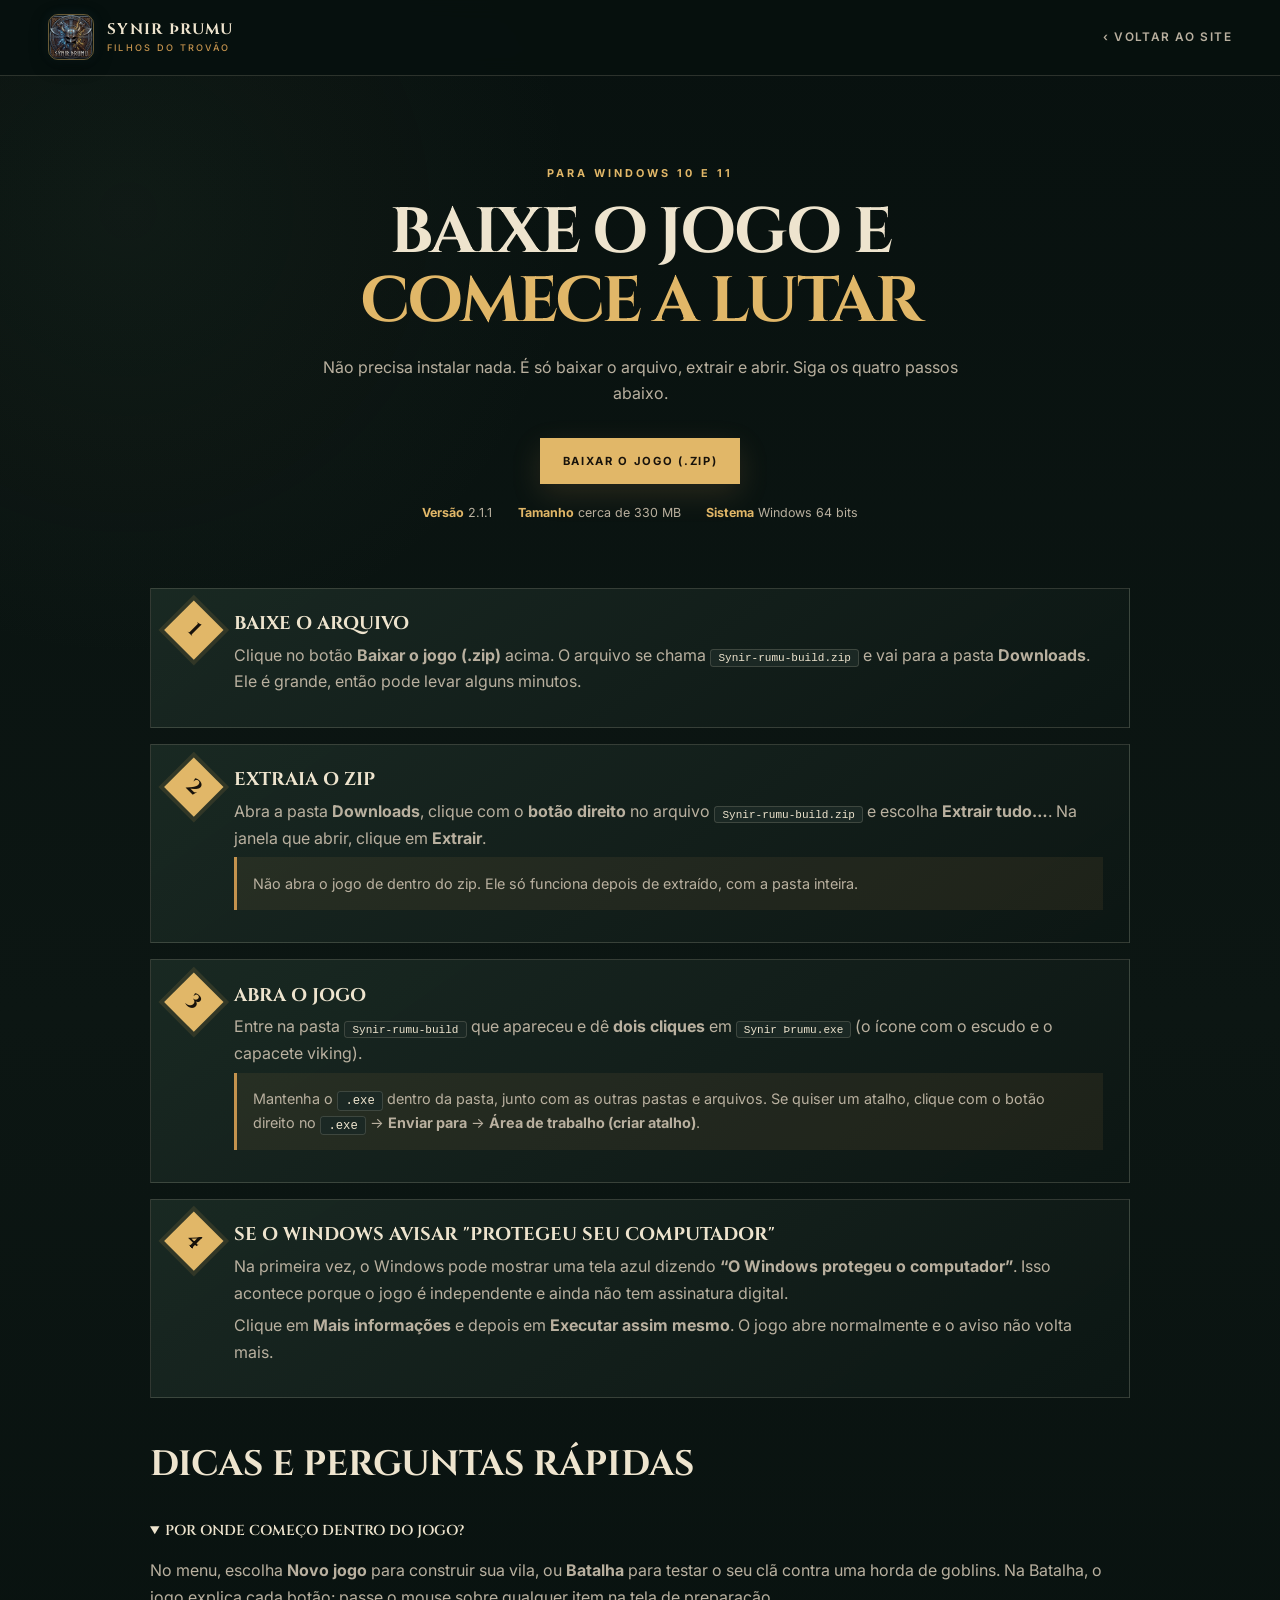
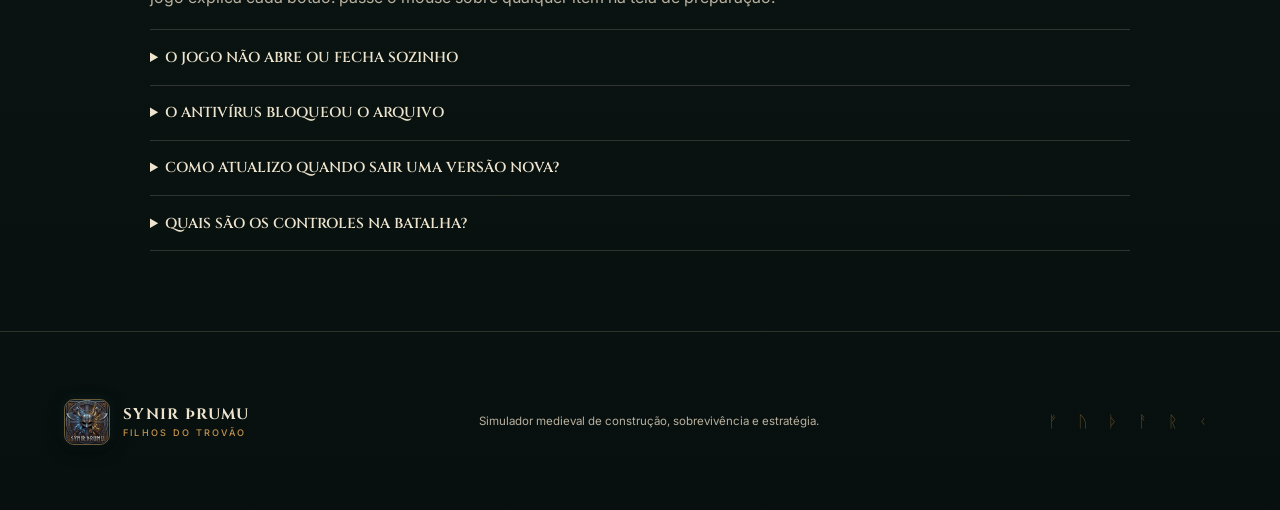
==== baixar.html @ e66d7517 "site: versão 2.1.1 (casas e currais sem galhos)" ====
<!doctype html>
<html lang="pt-BR">
<head>
  <meta charset="utf-8">
  <meta name="viewport" content="width=device-width, initial-scale=1">
  <meta name="theme-color" content="#08110f">
  <meta name="description" content="Baixe Synir Þrumu para Windows e veja, passo a passo, como extrair o zip e abrir o jogo.">
  <title>Baixar Synir Þrumu — passo a passo</title>
  <link rel="icon" type="image/png" href="assets/synir-thrumu-icon.png">
  <link rel="stylesheet" href="css/style.css?v=20261111">
  <style>
    .dl-top { position: sticky; top: 0; z-index: 50; display: flex; align-items: center; justify-content: space-between; gap: 1rem; padding: .9rem clamp(1rem, 4vw, 3rem); background: rgba(7,16,14,.94); border-bottom: 1px solid var(--line); backdrop-filter: blur(10px); }
    .dl-top a.voltar { color: var(--bone-dim); font-size: .74rem; font-weight: 600; letter-spacing: .12em; text-transform: uppercase; }
    .dl-top a.voltar:hover { color: var(--bone); }
    .dl-hero { width: min(980px, calc(100% - 2.5rem)); margin: 0 auto; padding: clamp(3rem, 7vw, 6rem) 0 2rem; text-align: center; }
    .dl-hero h1 { max-width: none; margin: 0 auto 1rem; font-size: clamp(2.2rem, 5vw, 4.4rem); }
    .dl-hero p.lead { max-width: 640px; margin: 0 auto 2rem; color: var(--bone-dim); }
    .dl-meta { display: flex; flex-wrap: wrap; justify-content: center; gap: .6rem 1.6rem; margin-top: 1.2rem; color: var(--bone-dim); font-size: .78rem; }
    .dl-meta b { color: var(--gold-bright); }
    .dl-steps { width: min(980px, calc(100% - 2.5rem)); margin: 0 auto; padding: 2rem 0 1rem; list-style: none; counter-reset: passo; display: grid; gap: 1rem; }
    .dl-steps li { position: relative; padding: 1.6rem 1.6rem 1.6rem 5.2rem; counter-increment: passo; background: linear-gradient(145deg, rgba(26,42,36,.92), rgba(12,22,19,.96)); border: 1px solid var(--line); }
    .dl-steps li::before { content: counter(passo); position: absolute; left: 1.4rem; top: 1.3rem; display: grid; place-items: center; width: 2.6rem; height: 2.6rem; color: #17120b; background: var(--gold-bright); font: 700 1.3rem var(--serif); transform: rotate(45deg); }
    .dl-steps li::before { box-shadow: 0 0 0 4px rgba(196,147,78,.15); }
    .dl-steps h3 { margin: 0 0 .5rem; font-size: 1.15rem; text-transform: uppercase; }
    .dl-steps p { margin: .4rem 0; color: var(--bone-dim); }
    .dl-steps kbd, .dl-steps code { padding: .1rem .45rem; color: var(--bone); background: #1b2824; border: 1px solid var(--line); border-radius: 3px; font-size: .85em; }
    .dl-aviso { margin-top: .8rem; padding: .9rem 1rem; color: var(--bone); background: rgba(196,147,78,.09); border-left: 3px solid var(--gold); font-size: .9rem; }
    .dl-dicas { width: min(980px, calc(100% - 2.5rem)); margin: 0 auto; padding: 2rem 0 5rem; }
    .dl-dicas h2 { margin-bottom: 1.2rem; font-size: clamp(1.4rem, 3vw, 2.2rem); text-transform: uppercase; }
    .dl-dicas details { border-bottom: 1px solid var(--line); }
    .dl-dicas summary { padding: 1.1rem 0; cursor: pointer; font: 600 .9rem var(--serif); text-transform: uppercase; }
    .dl-dicas details p { margin: 0 0 1.2rem; color: var(--bone-dim); }
    @media (max-width: 600px) { .dl-steps li { padding: 1.4rem 1.2rem 1.4rem 4.4rem; } .dl-steps li::before { left: 1rem; } }
  </style>
</head>
<body>
  <header class="dl-top">
    <a class="brand" href="index.html" aria-label="Synir Þrumu — início">
      <img class="brand-shield" src="assets/synir-thrumu-icon.png" alt="" aria-hidden="true">
      <span><b>Synir Þrumu</b><small>filhos do trovão</small></span>
    </a>
    <a class="voltar" href="index.html">‹ Voltar ao site</a>
  </header>

  <main>
    <section class="dl-hero">
      <p class="eyebrow">Para Windows 10 e 11</p>
      <h1>Baixe o jogo e <em>comece a lutar</em></h1>
      <p class="lead">Não precisa instalar nada. É só baixar o arquivo, extrair e abrir. Siga os quatro passos abaixo.</p>
      <a class="button button-primary" href="https://github.com/Almend3616/synir-thrumu/releases/latest/download/Synir-rumu-build.zip" download><span>Baixar o jogo (.zip)</span></a>
      <div class="dl-meta">
        <span><b>Versão</b> 2.1.1</span>
        <span><b>Tamanho</b> cerca de 330 MB</span>
        <span><b>Sistema</b> Windows 64 bits</span>
      </div>
    </section>

    <ol class="dl-steps" aria-label="Passo a passo">
      <li>
        <h3>Baixe o arquivo</h3>
        <p>Clique no botão <b>Baixar o jogo (.zip)</b> acima. O arquivo se chama <code>Synir-rumu-build.zip</code> e vai para a pasta <b>Downloads</b>. Ele é grande, então pode levar alguns minutos.</p>
      </li>
      <li>
        <h3>Extraia o zip</h3>
        <p>Abra a pasta <b>Downloads</b>, clique com o <b>botão direito</b> no arquivo <code>Synir-rumu-build.zip</code> e escolha <b>Extrair tudo…</b>. Na janela que abrir, clique em <b>Extrair</b>.</p>
        <p class="dl-aviso">Não abra o jogo de dentro do zip. Ele só funciona depois de extraído, com a pasta inteira.</p>
      </li>
      <li>
        <h3>Abra o jogo</h3>
        <p>Entre na pasta <code>Synir-rumu-build</code> que apareceu e dê <b>dois cliques</b> em <code>Synir Þrumu.exe</code> (o ícone com o escudo e o capacete viking).</p>
        <p class="dl-aviso">Mantenha o <code>.exe</code> dentro da pasta, junto com as outras pastas e arquivos. Se quiser um atalho, clique com o botão direito no <code>.exe</code> → <b>Enviar para</b> → <b>Área de trabalho (criar atalho)</b>.</p>
      </li>
      <li>
        <h3>Se o Windows avisar "protegeu seu computador"</h3>
        <p>Na primeira vez, o Windows pode mostrar uma tela azul dizendo <b>“O Windows protegeu o computador”</b>. Isso acontece porque o jogo é independente e ainda não tem assinatura digital.</p>
        <p>Clique em <b>Mais informações</b> e depois em <b>Executar assim mesmo</b>. O jogo abre normalmente e o aviso não volta mais.</p>
      </li>
    </ol>

    <section class="dl-dicas">
      <h2>Dicas e perguntas rápidas</h2>
      <details open>
        <summary>Por onde começo dentro do jogo?</summary>
        <p>No menu, escolha <b>Novo jogo</b> para construir sua vila, ou <b>Batalha</b> para testar o seu clã contra uma horda de goblins. Na Batalha, o jogo explica cada botão: passe o mouse sobre qualquer item na tela de preparação.</p>
      </details>
      <details>
        <summary>O jogo não abre ou fecha sozinho</summary>
        <p>Confirme que você extraiu o zip (passo 2) e que está abrindo o <code>.exe</code> de dentro da pasta extraída. Tente também clicar com o botão direito no <code>.exe</code> → <b>Executar como administrador</b>. Atualizar o driver da placa de vídeo costuma resolver travamentos.</p>
      </details>
      <details>
        <summary>O antivírus bloqueou o arquivo</summary>
        <p>Alguns antivírus desconfiam de jogos novos e sem assinatura. Se isso acontecer, adicione a pasta <code>Synir-rumu-build</code> às exceções do antivírus, ou use o passo 4 acima para o Windows Defender.</p>
      </details>
      <details>
        <summary>Como atualizo quando sair uma versão nova?</summary>
        <p>Volte a esta página, baixe o zip novamente e extraia por cima, ou em outra pasta. O botão sempre entrega a versão mais recente.</p>
      </details>
      <details>
        <summary>Quais são os controles na Batalha?</summary>
        <p>Teclas <kbd>1</kbd> a <kbd>9</kbd> selecionam grupos, <kbd>M</kbd> move, <kbd>E</kbd> ataca, <kbd>T</kbd> mantém posição, <kbd>R</kbd> recua, <kbd>Espaço</kbd> pausa e <kbd>F1</kbd>/<kbd>F2</kbd>/<kbd>F3</kbd> mudam a velocidade. Arraste com o mouse para selecionar uma área no chão. A tecla de cada ação aparece escrita no botão.</p>
      </details>
    </section>
  </main>

  <footer class="footer"><a class="brand" href="index.html"><img class="brand-shield" src="assets/synir-thrumu-icon.png" alt="" aria-hidden="true"><span><b>Synir Þrumu</b><small>filhos do trovão</small></span></a><p>Simulador medieval de construção, sobrevivência e estratégia.</p><p class="footer-runes" aria-hidden="true">ᚠ ᚢ ᚦ ᚨ ᚱ ᚲ</p></footer>
</body>
</html>
---- css/style.css ----
@import url('https://fonts.googleapis.com/css2?family=Cinzel:wght@500;600;700;800&family=Inter:wght@400;500;600&display=swap');

:root {
  --ink: #07100e; --ink-soft: #0d1815; --panel: #101c18; --panel-2: #15241f;
  --bone: #eee4ce; --bone-dim: #b9b09f; --gold: #c4934e; --gold-bright: #e1b768;
  --ember: #a84f2d; --moss: #67785b; --line: rgba(238, 228, 206, .16);
  --shadow: 0 24px 80px rgba(0, 0, 0, .38);
  --serif: 'Cinzel', Georgia, 'Times New Roman', serif; --sans: 'Inter', 'Segoe UI', Arial, sans-serif;
}

* { box-sizing: border-box; }
html { scroll-behavior: smooth; background: var(--ink); }
body { margin: 0; color: var(--bone); background: radial-gradient(circle at 10% 10%, rgba(88,109,79,.09), transparent 28rem), linear-gradient(180deg,#08110f,#0c1613 48%,#07100e); font-family: var(--sans); line-height: 1.65; overflow-x: hidden; }
::selection { color: var(--ink); background: var(--gold-bright); }
img { display: block; max-width: 100%; } a { color: inherit; text-decoration: none; } button, input { font: inherit; } button { color: inherit; }
.skip-link { position: fixed; top: 1rem; left: 1rem; z-index: 1000; padding: .7rem 1rem; color: var(--ink); background: var(--bone); transform: translateY(-180%); }.skip-link:focus { transform: none; }
.sr-only { position: absolute; width: 1px; height: 1px; padding: 0; margin: -1px; overflow: hidden; clip: rect(0,0,0,0); white-space: nowrap; border: 0; }
.reading-progress { position: fixed; z-index: 1001; top: 0; left: 0; width: 100%; height: 2px; }.reading-progress span { display:block; width:0; height:100%; background:var(--gold-bright); box-shadow:0 0 12px var(--gold-bright); }

.topbar { position: fixed; z-index: 100; inset: 0 0 auto; height: 84px; display:flex; align-items:center; justify-content:space-between; padding:0 clamp(1rem,4vw,4.5rem); border-bottom:1px solid transparent; transition:background .25s,height .25s,border-color .25s; }
.topbar.scrolled { height:70px; background:rgba(7,16,14,.86); border-color:var(--line); backdrop-filter:blur(18px); }
.brand { display:inline-flex; align-items:center; gap:.8rem; min-width:max-content; }
.brand-shield { display:block; width:46px; height:46px; flex:0 0 46px; object-fit:cover; border:1px solid rgba(225,183,104,.45); border-radius:10px; box-shadow:0 5px 18px rgba(0,0,0,.38),0 0 12px rgba(84,171,220,.1); }
.brand b { display:block; color:var(--bone); font:700 .95rem/1 var(--serif); letter-spacing:.09em; text-transform:uppercase; }.brand small { display:block; margin-top:.38rem; color:var(--gold); font:500 .57rem/1 var(--sans); letter-spacing:.25em; text-transform:uppercase; }
.main-nav { display:flex; align-items:center; gap:clamp(1rem,2.3vw,2.4rem); }.main-nav a { position:relative; color:rgba(238,228,206,.75); font-size:.74rem; font-weight:600; letter-spacing:.12em; text-transform:uppercase; }.main-nav a:not(.nav-cta)::after { content:''; position:absolute; right:50%; bottom:-.55rem; left:50%; height:1px; background:var(--gold); transition:inset .2s; }.main-nav a:hover { color:var(--bone); }.main-nav a:hover::after { right:0; left:0; }.main-nav .nav-cta { padding:.7rem 1rem; color:var(--bone); border:1px solid rgba(196,147,78,.55); }
.menu-toggle { display:none; width:42px; height:42px; padding:10px; background:transparent; border:0; }.menu-toggle span { display:block; height:1px; margin:6px 0; background:var(--bone); }

.hero { position:relative; min-height:100svh; display:grid; align-items:center; padding:8rem clamp(1.25rem,7vw,8rem) 5rem; background:#0b1714 url('../assets/hero-village.png') center/cover no-repeat; isolation:isolate; }
.hero-shade { position:absolute; z-index:-1; inset:0; background:linear-gradient(90deg,rgba(4,10,9,.96) 0,rgba(4,10,9,.78) 34%,rgba(4,10,9,.25) 66%,rgba(4,10,9,.14)),linear-gradient(0deg,rgba(7,16,14,.86),transparent 34%); }
.hero-runes { position:absolute; right:-1rem; bottom:8rem; color:rgba(238,228,206,.17); font:600 clamp(.85rem,1.2vw,1.1rem) var(--serif); letter-spacing:.75em; transform:rotate(90deg) translateX(50%); transform-origin:right bottom; }
.hero-content { width:min(760px,64vw); }.eyebrow { margin:0 0 1rem; color:var(--gold-bright); font-size:.68rem; font-weight:700; letter-spacing:.28em; text-transform:uppercase; }
h1,h2,h3 { margin:0; font-family:var(--serif); line-height:1.08; } h1 { max-width:820px; font-size:clamp(2.8rem,6.1vw,6.6rem); letter-spacing:-.04em; text-transform:uppercase; text-wrap:balance; } h1 em,h2 em { color:var(--gold-bright); font-style:normal; }
.hero-copy { max-width:650px; margin:1.7rem 0 0; color:rgba(238,228,206,.78); font-size:clamp(1rem,1.35vw,1.18rem); }.hero-actions { display:flex; flex-wrap:wrap; gap:.8rem; margin-top:2.3rem; }
.button { position:relative; display:inline-flex; justify-content:center; min-width:190px; padding:.92rem 1.35rem; overflow:hidden; font:700 .7rem var(--sans); letter-spacing:.15em; text-transform:uppercase; transition:transform .2s,border-color .2s; }.button:hover { transform:translateY(-2px); }.button-primary { color:#17120b; background:var(--gold-bright); border:1px solid var(--gold-bright); box-shadow:0 10px 30px rgba(196,147,78,.16); }.button-primary::after { content:''; position:absolute; inset:0; background:linear-gradient(110deg,transparent 20%,rgba(255,255,255,.35),transparent 60%); transform:translateX(-130%); transition:transform .5s; }.button-primary:hover::after { transform:translateX(130%); }.button-ghost { border:1px solid rgba(238,228,206,.35); backdrop-filter:blur(8px); }
.hero-facts { display:flex; flex-wrap:wrap; gap:1rem 2.5rem; margin-top:3.8rem; color:rgba(238,228,206,.55); font-size:.67rem; letter-spacing:.12em; text-transform:uppercase; }.hero-facts span { display:flex; align-items:baseline; gap:.55rem; }.hero-facts b { color:var(--bone); font:600 1.15rem var(--serif); }
.scroll-cue { position:absolute; right:clamp(1.25rem,4vw,4rem); bottom:2.1rem; display:flex; align-items:center; gap:.8rem; color:rgba(238,228,206,.55); font-size:.63rem; letter-spacing:.14em; text-transform:uppercase; }.scroll-cue span { position:relative; width:1px; height:42px; background:rgba(238,228,206,.25); }.scroll-cue span::after { content:''; position:absolute; top:0; left:0; width:1px; height:14px; background:var(--gold-bright); animation:scrollLine 2s infinite; }
@keyframes scrollLine { 0% { transform:translateY(0); opacity:0; } 25% { opacity:1; } 100% { transform:translateY(28px); opacity:0; } }

.section { width:min(1320px,calc(100% - 2.5rem)); margin:0 auto; padding:clamp(5rem,9vw,9rem) 0; }.section-heading { display:grid; grid-template-columns:minmax(0,1fr) minmax(280px,.65fr); align-items:end; gap:3rem; margin-bottom:4rem; }.section-heading h2,.wiki-title h2,.battle-content h2,.closing-section h2 { font-size:clamp(2.1rem,4.5vw,4.8rem); letter-spacing:-.035em; text-transform:uppercase; text-wrap:balance; }.section-heading>p:last-child { margin:0; color:var(--bone-dim); }.section-heading.compact { grid-template-columns:1fr; }
.progression { display:grid; grid-template-columns:repeat(3,1fr); border-top:1px solid var(--line); border-bottom:1px solid var(--line); }.progression-card { position:relative; min-height:320px; padding:3rem 2.5rem; border-right:1px solid var(--line); background:linear-gradient(150deg,rgba(255,255,255,.025),transparent); transition:background .25s,transform .25s; }.progression-card:last-child { border-right:0; }.progression-card:hover { background:rgba(196,147,78,.07); transform:translateY(-5px); }.chapter-number { position:absolute; top:1rem; right:1.5rem; color:rgba(238,228,206,.16); font:500 3rem var(--serif); }.line-icon { display:grid; place-items:center; width:58px; height:58px; margin-bottom:3.6rem; color:var(--gold-bright); border:1px solid rgba(196,147,78,.35); transform:rotate(45deg); font-size:1.2rem; }.progression-card p,.card-kicker { margin:0 0 .5rem; color:var(--gold); font-size:.62rem; font-weight:700; letter-spacing:.2em; text-transform:uppercase; }.progression-card h3 { font-size:clamp(1.4rem,2.2vw,2.1rem); text-transform:uppercase; }.progression-card>span:last-child { display:block; max-width:260px; margin-top:1rem; color:var(--bone-dim); font-size:.88rem; }

.feature-band { display:grid; grid-template-columns:repeat(3,1fr); max-width:1800px; margin:0 auto; background:#0b1512; border-block:1px solid var(--line); }.feature { min-height:560px; display:flex; flex-direction:column; justify-content:space-between; padding:clamp(2rem,4vw,4.5rem); background-size:cover; background-position:center; border-right:1px solid var(--line); isolation:isolate; }.feature:last-child { border-right:0; }.feature::before { content:''; position:absolute; z-index:-1; inset:0; background:linear-gradient(180deg,rgba(7,16,14,.22),rgba(7,16,14,.97)); }.feature-time { position:relative; background-image:linear-gradient(135deg,#41514f,#1b2825); }.feature-people { position:relative; background-image:linear-gradient(135deg,#504235,#201b17); }.feature-craft { position:relative; background-image:linear-gradient(135deg,#3c4935,#171e15); }.feature-index { color:rgba(238,228,206,.32); font:500 1rem var(--serif); }.feature h3 { max-width:420px; font-size:clamp(1.7rem,2.6vw,2.8rem); text-transform:uppercase; }.feature p:last-child { max-width:430px; margin:1.2rem 0 0; color:var(--bone-dim); font-size:.9rem; }

.wiki-section { width:min(1480px,calc(100% - 2.5rem)); }.wiki-title { display:flex; align-items:end; justify-content:space-between; gap:2rem; margin-bottom:3.5rem; }.wiki-search { position:relative; display:block; width:min(440px,100%); }.wiki-search input { width:100%; padding:1rem 3.2rem 1rem 1.1rem; color:var(--bone); background:rgba(255,255,255,.035); border:1px solid var(--line); outline:none; }.wiki-search input:focus { border-color:var(--gold); box-shadow:0 0 0 3px rgba(196,147,78,.08); }.wiki-search input::placeholder { color:rgba(238,228,206,.42); }.wiki-search kbd { position:absolute; right:.8rem; top:50%; transform:translateY(-50%); padding:.16rem .45rem; color:var(--bone-dim); background:#1b2824; border:1px solid var(--line); border-radius:3px; font-size:.7rem; }
.wiki-layout { display:grid; grid-template-columns:230px minmax(0,1fr); gap:2.5rem; align-items:start; }.wiki-nav { position:sticky; top:95px; padding:1rem; background:rgba(14,25,21,.72); border:1px solid var(--line); backdrop-filter:blur(14px); }.wiki-nav>p { margin:.25rem .7rem 1rem; color:var(--bone-dim); font-size:.62rem; font-weight:700; letter-spacing:.22em; text-transform:uppercase; }.wiki-nav button { display:flex; align-items:center; gap:.8rem; width:100%; padding:.75rem .7rem; color:var(--bone-dim); background:transparent; border:0; border-bottom:1px solid rgba(238,228,206,.07); text-align:left; cursor:pointer; }.wiki-nav button span { width:24px; color:var(--gold); font-family:var(--serif); }.wiki-nav button:hover,.wiki-nav button.active { color:var(--bone); background:rgba(196,147,78,.09); }.wiki-nav small { display:block; margin:1rem .7rem .4rem; color:rgba(238,228,206,.45); line-height:1.5; }.wiki-nav small b { display:inline-grid; place-items:center; width:22px; height:22px; margin-right:.3rem; color:var(--ink); background:var(--gold-bright); }
.wiki-content { display:grid; grid-template-columns:repeat(2,minmax(0,1fr)); gap:1rem; }.wiki-card { position:relative; min-height:360px; padding:clamp(1.5rem,3vw,2.5rem); overflow:hidden; background:linear-gradient(145deg,rgba(26,42,36,.92),rgba(12,22,19,.96)); border:1px solid var(--line); box-shadow:var(--shadow); }.wiki-card::after { content:''; position:absolute; right:-60px; bottom:-80px; width:180px; height:180px; border:1px solid rgba(196,147,78,.08); transform:rotate(45deg); }.wiki-card-wide { grid-column:span 2; }.wiki-card[hidden] { display:none; }.card-rune { position:absolute; top:1.2rem; right:1.5rem; color:rgba(196,147,78,.2); font:700 3.3rem var(--serif); }.wiki-card h3 { max-width:80%; font-size:clamp(1.25rem,2vw,1.9rem); text-transform:uppercase; }.wiki-card>p:not(.card-kicker) { color:var(--bone-dim); }.wiki-card ul { padding-left:1.1rem; color:var(--bone-dim); font-size:.86rem; }.wiki-card li { margin:.5rem 0; }.wiki-card li::marker { color:var(--gold); }
.season-wheel { display:grid; grid-template-columns:repeat(2,1fr); gap:.5rem; margin-top:1.5rem; }.season-wheel span { padding:.7rem; color:var(--bone); background:rgba(255,255,255,.035); border-left:2px solid var(--moss); font:600 .68rem var(--serif); letter-spacing:.06em; text-transform:uppercase; }.season-wheel small { display:block; margin-top:.25rem; color:var(--bone-dim); font:400 .62rem var(--sans); }.season-wheel .summer { border-color:#bd9b43; }.season-wheel .autumn { border-color:#9d5c35; }.season-wheel .winter { border-color:#6e8d91; }
.process-flow { display:flex; align-items:stretch; gap:.4rem; margin:2rem 0; }.process-flow span { flex:1; padding:.8rem .55rem; background:rgba(255,255,255,.035); border-top:1px solid rgba(196,147,78,.35); text-align:center; font-size:.7rem; text-transform:uppercase; }.process-flow b { display:block; color:var(--gold); font:500 .58rem var(--serif); }.process-flow i { align-self:center; color:var(--gold); font-style:normal; }.chains { display:grid; grid-template-columns:repeat(3,1fr); gap:.75rem; }.chains div,.tactic-grid span { padding:1rem; background:rgba(7,16,14,.55); border:1px solid rgba(238,228,206,.09); }.chains b,.chains span { display:block; }.chains b { color:var(--gold-bright); font:600 .72rem var(--serif); text-transform:uppercase; }.chains span { margin-top:.35rem; color:var(--bone-dim); font-size:.72rem; }.diet-list,.tactic-grid { display:grid; gap:.55rem; margin-top:1.4rem; }.diet-list span { display:block; padding:.65rem 0; color:var(--bone-dim); border-bottom:1px solid var(--line); font-size:.8rem; }.diet-list b { display:block; color:var(--bone); }.tactic-grid { grid-template-columns:repeat(3,1fr); }.tactic-grid span { color:var(--bone-dim); font-size:.76rem; }.tactic-grid b { display:block; margin-bottom:.35rem; color:var(--gold-bright); font-family:var(--serif); text-transform:uppercase; }.wiki-empty { grid-column:1/-1; padding:4rem; color:var(--bone-dim); border:1px dashed var(--line); text-align:center; }

.battle-section { position:relative; min-height:780px; display:grid; grid-template-columns:1.4fr 1fr; align-items:stretch; background:#090f0d; border-block:1px solid var(--line); overflow:hidden; }.battle-art { min-height:680px; background:linear-gradient(90deg,transparent 65%,#090f0d),url('../assets/battle-goblins.png') center/cover no-repeat; }.battle-content { align-self:center; max-width:640px; padding:clamp(3rem,6vw,7rem) clamp(1.5rem,6vw,7rem) clamp(3rem,6vw,7rem) 1rem; }.battle-content>p:not(.eyebrow) { margin:1.5rem 0; color:var(--bone-dim); }.battle-orders { display:grid; grid-template-columns:repeat(3,1fr); margin-top:2.5rem; border-block:1px solid var(--line); }.battle-orders span { padding:1rem .5rem; color:var(--gold); font:500 .65rem var(--serif); border-right:1px solid var(--line); }.battle-orders span:last-child { border-right:0; }.battle-orders b { display:block; margin-top:.25rem; color:var(--bone); text-transform:uppercase; }

.gallery-section { padding-bottom:6rem; }.arsenal { position:relative; margin:0; overflow:hidden; border:1px solid var(--line); box-shadow:var(--shadow); }.arsenal img { width:100%; aspect-ratio:16/7; object-fit:cover; transition:transform .7s; }.arsenal:hover img { transform:scale(1.025); }.arsenal::after { content:''; position:absolute; inset:0; pointer-events:none; background:linear-gradient(90deg,transparent 45%,rgba(7,16,14,.2)),linear-gradient(0deg,rgba(7,16,14,.9),transparent 45%); }.arsenal figcaption { position:absolute; z-index:1; right:clamp(1.5rem,5vw,5rem); bottom:clamp(1.5rem,4vw,4rem); max-width:480px; text-align:right; }.arsenal figcaption>span { color:var(--gold-bright); font-size:.65rem; font-weight:700; letter-spacing:.25em; text-transform:uppercase; }.arsenal h3 { margin-top:.5rem; font-size:clamp(1.5rem,3vw,3rem); text-transform:uppercase; }.arsenal p { margin:.7rem 0 0; color:var(--bone-dim); }
.faq-section { display:grid; grid-template-columns:.7fr 1fr; gap:4rem; align-items:start; border-top:1px solid var(--line); }.faq-section .section-heading { margin:0; }.faq-list { border-top:1px solid var(--line); }.faq-list details { border-bottom:1px solid var(--line); }.faq-list summary { display:flex; justify-content:space-between; gap:1rem; padding:1.35rem 0; cursor:pointer; list-style:none; font:600 .85rem var(--serif); text-transform:uppercase; }.faq-list summary::-webkit-details-marker { display:none; }.faq-list summary span { color:var(--gold); font-size:1.25rem; transition:transform .2s; }.faq-list details[open] summary span { transform:rotate(45deg); }.faq-list details p { margin:0; padding:0 2.5rem 1.5rem 0; color:var(--bone-dim); }
.closing-section { position:relative; display:grid; place-items:center; min-height:650px; padding:6rem 1.5rem; overflow:hidden; background:radial-gradient(circle at 50% 45%,rgba(117,76,38,.35),transparent 23rem),linear-gradient(#101a17,#07100e); text-align:center; }.closing-rune { position:absolute; color:rgba(196,147,78,.055); font:700 32rem var(--serif); line-height:1; }.closing-section>*:not(.closing-rune) { z-index:1; }.closing-section .button { margin-top:2.2rem; }.footer { min-height:180px; display:flex; align-items:center; justify-content:space-between; gap:2rem; padding:2rem clamp(1.25rem,5vw,5rem); border-top:1px solid var(--line); color:var(--bone-dim); font-size:.72rem; }.footer-runes { color:rgba(196,147,78,.4); font:500 1rem var(--serif); letter-spacing:.5em; }
.reveal { opacity:0; transform:translateY(22px); transition:opacity .75s ease,transform .75s ease; }.reveal.visible { opacity:1; transform:none; }

@media(max-width:1050px){.hero-content{width:min(760px,82vw)}.feature-band{grid-template-columns:1fr}.feature{min-height:420px;border-right:0;border-bottom:1px solid var(--line)}.battle-section{grid-template-columns:1fr}.battle-art{min-height:520px;background-image:linear-gradient(0deg,#090f0d,transparent 45%),url('../assets/battle-goblins.png')}.battle-content{margin:-5rem auto 0;padding:2rem 1.5rem 5rem;z-index:1}.faq-section{grid-template-columns:1fr}}
@media(max-width:820px){.topbar{height:70px}.menu-toggle{display:block}.main-nav{position:absolute;top:70px;right:0;left:0;display:grid;gap:0;padding:1rem;background:rgba(7,16,14,.97);border-bottom:1px solid var(--line);transform:translateY(-130%);opacity:0;transition:transform .25s,opacity .25s}.main-nav.open{transform:none;opacity:1}.main-nav a{padding:1rem;border-bottom:1px solid var(--line)}.main-nav .nav-cta{margin-top:.5rem;text-align:center}.hero{background-position:62% center}.hero-shade{background:linear-gradient(90deg,rgba(4,10,9,.95),rgba(4,10,9,.58)),linear-gradient(0deg,rgba(7,16,14,.87),transparent)}.hero-content{width:100%}.hero-runes,.scroll-cue{display:none}.section-heading{grid-template-columns:1fr;gap:1.25rem}.progression{grid-template-columns:1fr}.progression-card{min-height:250px;border-right:0;border-bottom:1px solid var(--line)}.line-icon{margin-bottom:2rem}.wiki-title{align-items:stretch;flex-direction:column}.wiki-search{width:100%}.wiki-layout{grid-template-columns:1fr}.wiki-nav{position:static;display:flex;gap:.4rem;overflow-x:auto}.wiki-nav>p,.wiki-nav small{display:none}.wiki-nav button{flex:0 0 auto;width:auto;border:1px solid var(--line)}.wiki-content{grid-template-columns:1fr}.wiki-card-wide{grid-column:auto}.process-flow{display:grid;grid-template-columns:repeat(5,1fr)}.process-flow i{display:none}.chains,.tactic-grid{grid-template-columns:1fr}.arsenal img{min-height:520px;aspect-ratio:auto}.arsenal figcaption{right:1.25rem;left:1.25rem;text-align:left}.footer{align-items:flex-start;flex-direction:column}.footer-runes{display:none}}
@media(max-width:520px){.hero{padding-top:7rem}.hero-facts{gap:.8rem 1.4rem}.hero-actions .button{width:100%}.section,.wiki-section{width:min(100% - 1.5rem,1320px)}.wiki-card{min-height:0}.process-flow{grid-template-columns:1fr}.process-flow span{text-align:left}.season-wheel{grid-template-columns:1fr}.battle-art{min-height:400px}.battle-orders{grid-template-columns:1fr}.battle-orders span{border-right:0;border-bottom:1px solid var(--line)}}
@media(prefers-reduced-motion:reduce){*,*::before,*::after{scroll-behavior:auto!important;animation-duration:.01ms!important;animation-iteration-count:1!important;transition-duration:.01ms!important}.reveal{opacity:1;transform:none}}
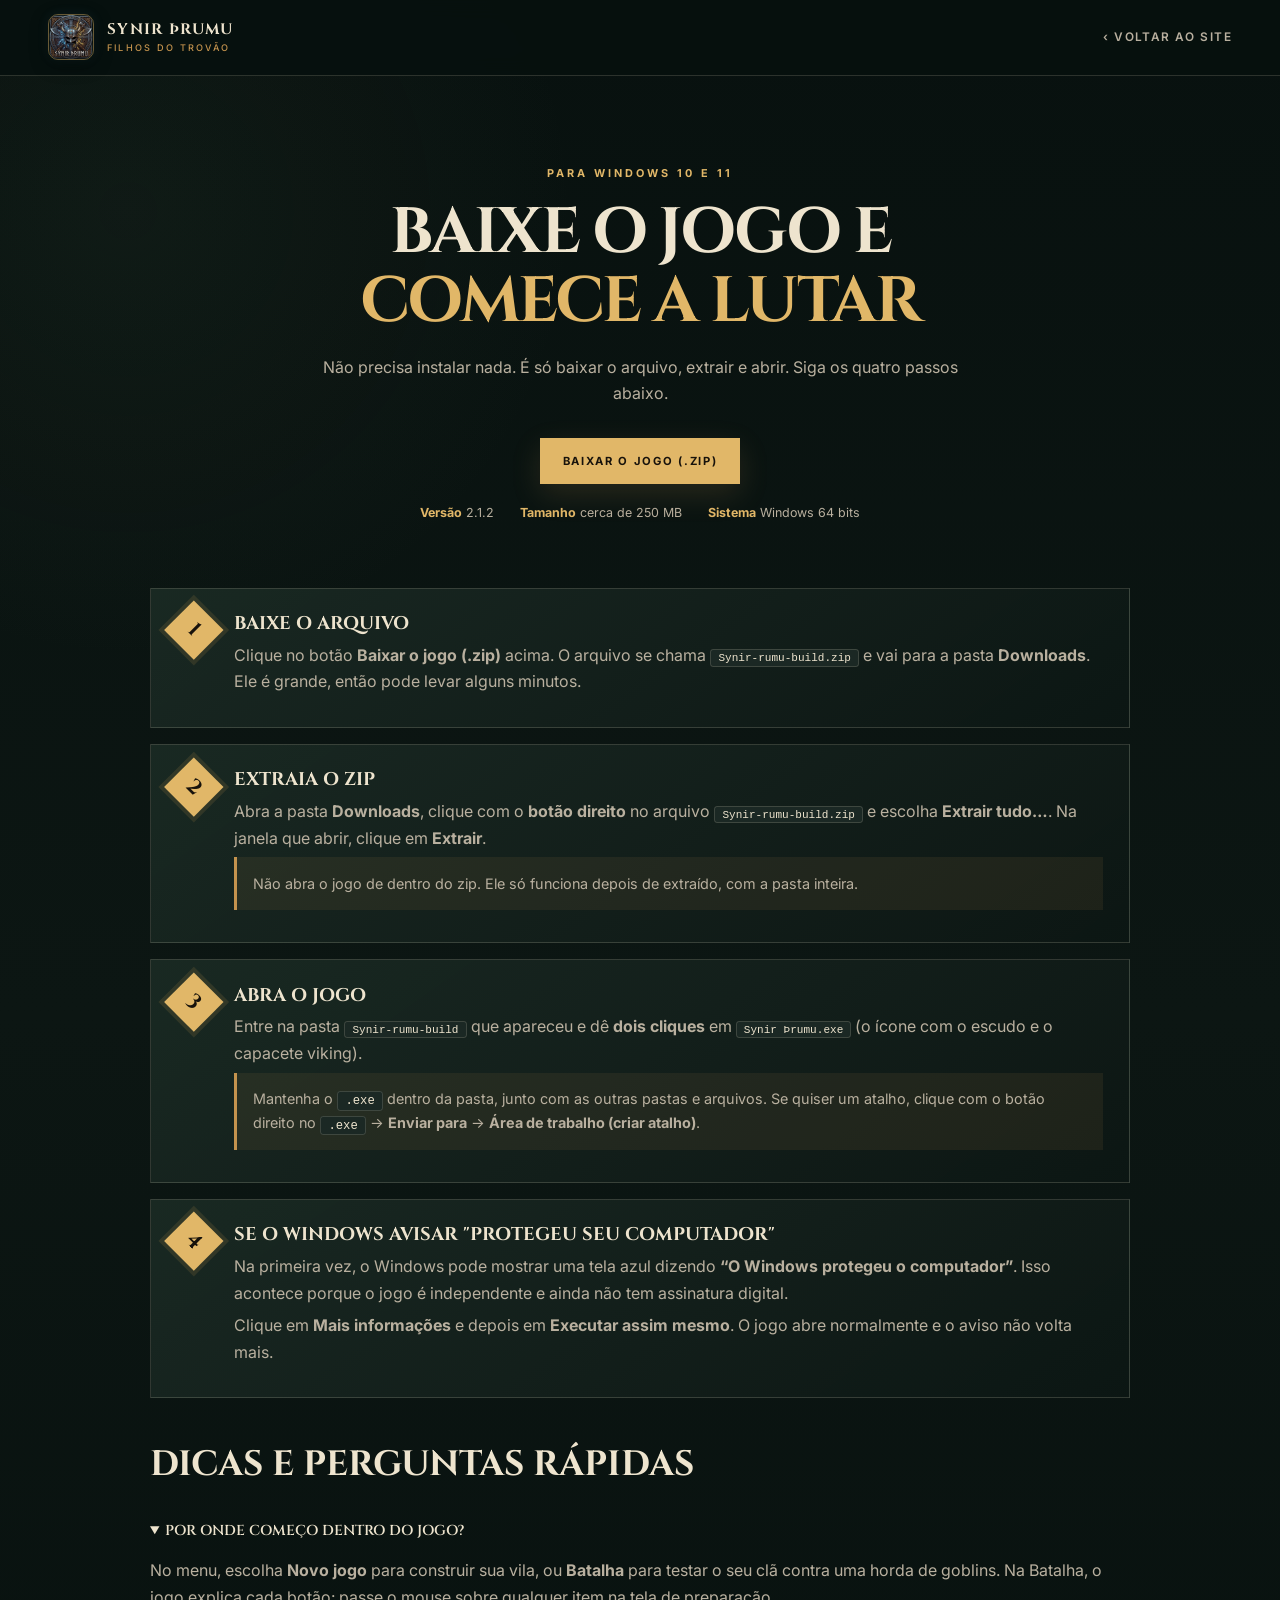
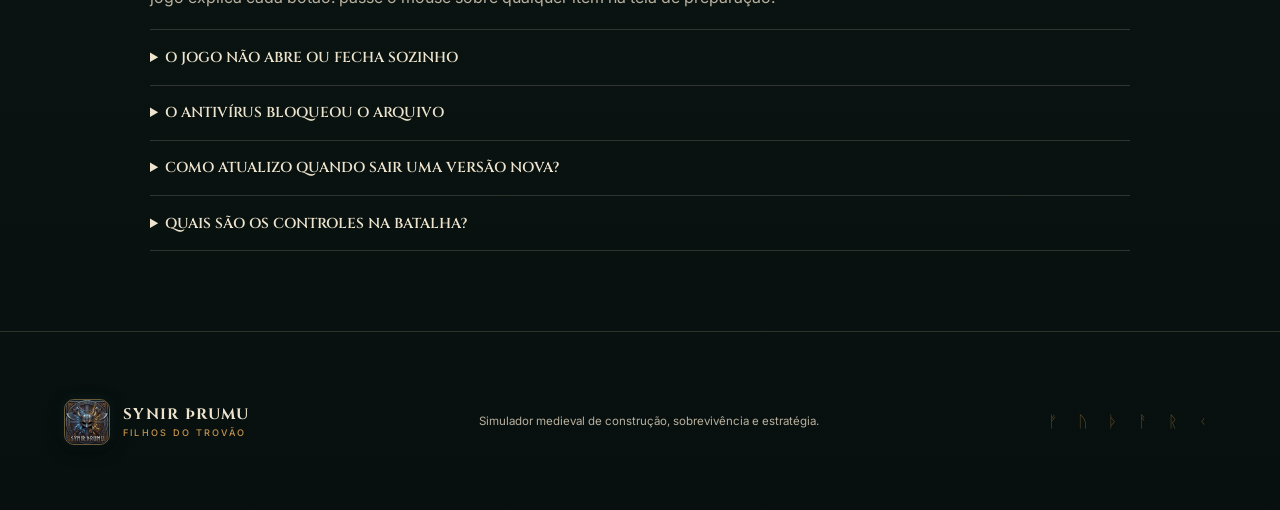
==== commit 06279cf7: "site: versão 2.1.2" ====
--- a/baixar.html
+++ b/baixar.html
@@ -49,8 +49,8 @@
       <p class="lead">Não precisa instalar nada. É só baixar o arquivo, extrair e abrir. Siga os quatro passos abaixo.</p>
       <a class="button button-primary" href="https://github.com/Almend3616/synir-thrumu/releases/latest/download/Synir-rumu-build.zip" download><span>Baixar o jogo (.zip)</span></a>
       <div class="dl-meta">
-        <span><b>Versão</b> 2.1.1</span>
-        <span><b>Tamanho</b> cerca de 330 MB</span>
+        <span><b>Versão</b> 2.1.2</span>
+        <span><b>Tamanho</b> cerca de 250 MB</span>
         <span><b>Sistema</b> Windows 64 bits</span>
       </div>
     </section>
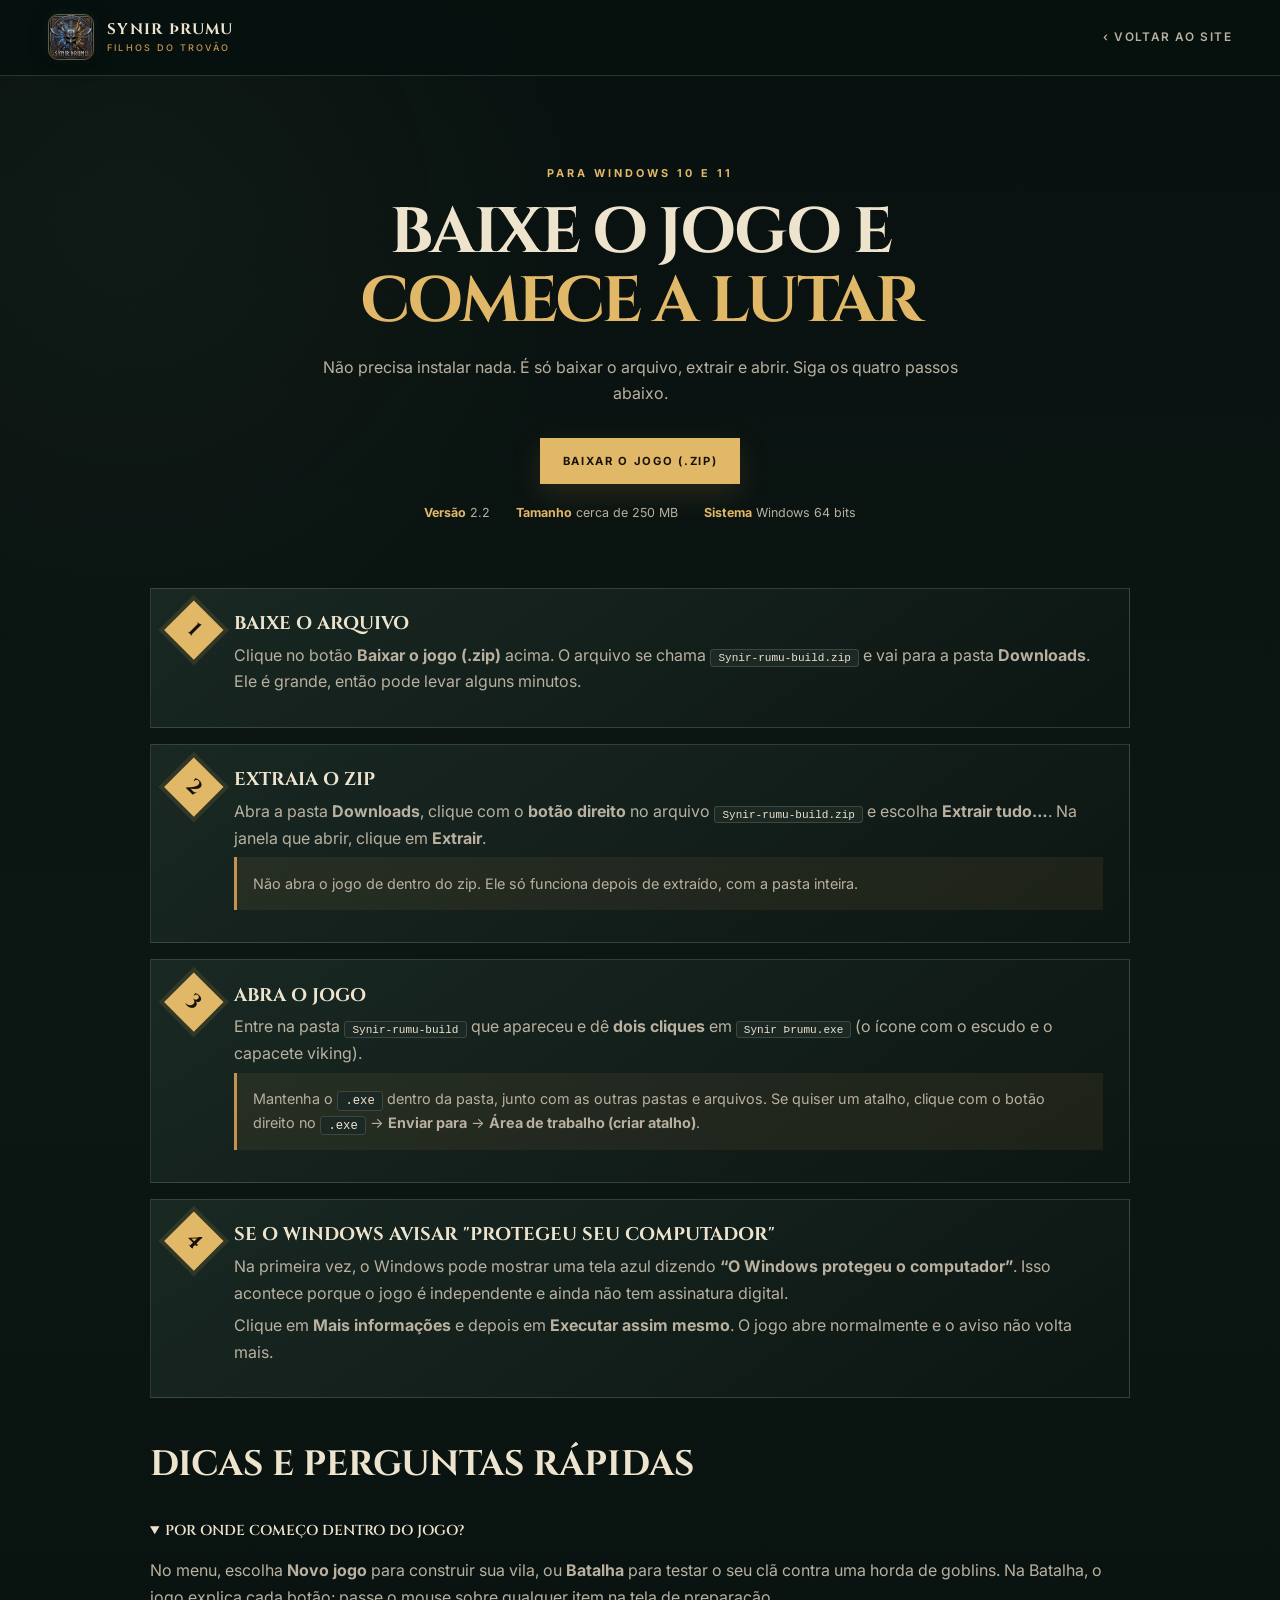
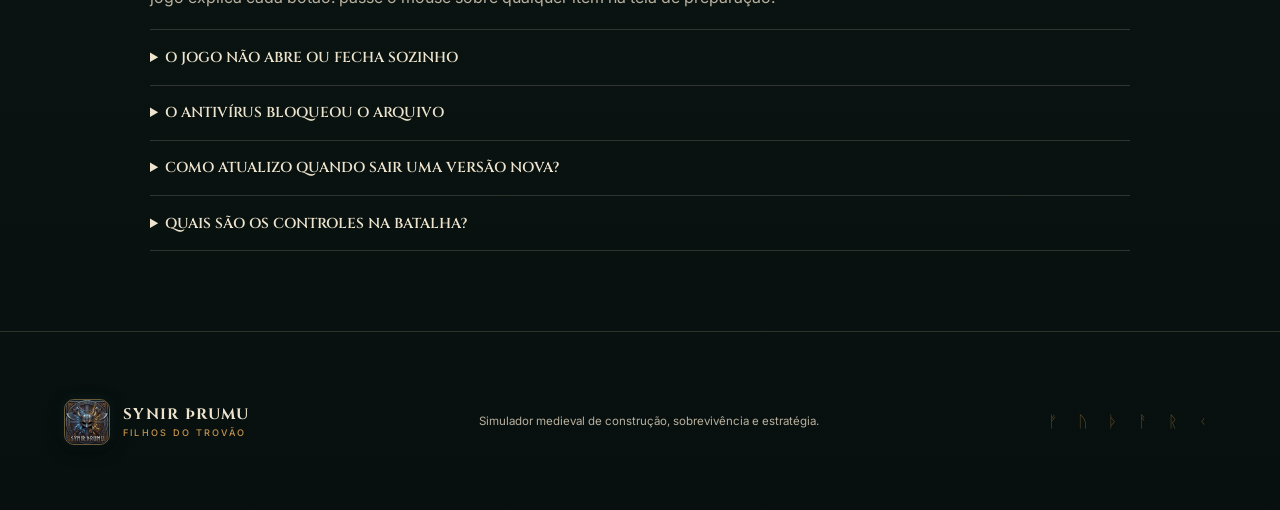
==== commit 44f29a16: "site: wiki da versão 2.2 (vila com cara de norte)" ====
--- a/baixar.html
+++ b/baixar.html
@@ -49,7 +49,7 @@
       <p class="lead">Não precisa instalar nada. É só baixar o arquivo, extrair e abrir. Siga os quatro passos abaixo.</p>
       <a class="button button-primary" href="https://github.com/Almend3616/synir-thrumu/releases/latest/download/Synir-rumu-build.zip" download><span>Baixar o jogo (.zip)</span></a>
       <div class="dl-meta">
-        <span><b>Versão</b> 2.1.2</span>
+        <span><b>Versão</b> 2.2</span>
         <span><b>Tamanho</b> cerca de 250 MB</span>
         <span><b>Sistema</b> Windows 64 bits</span>
       </div>
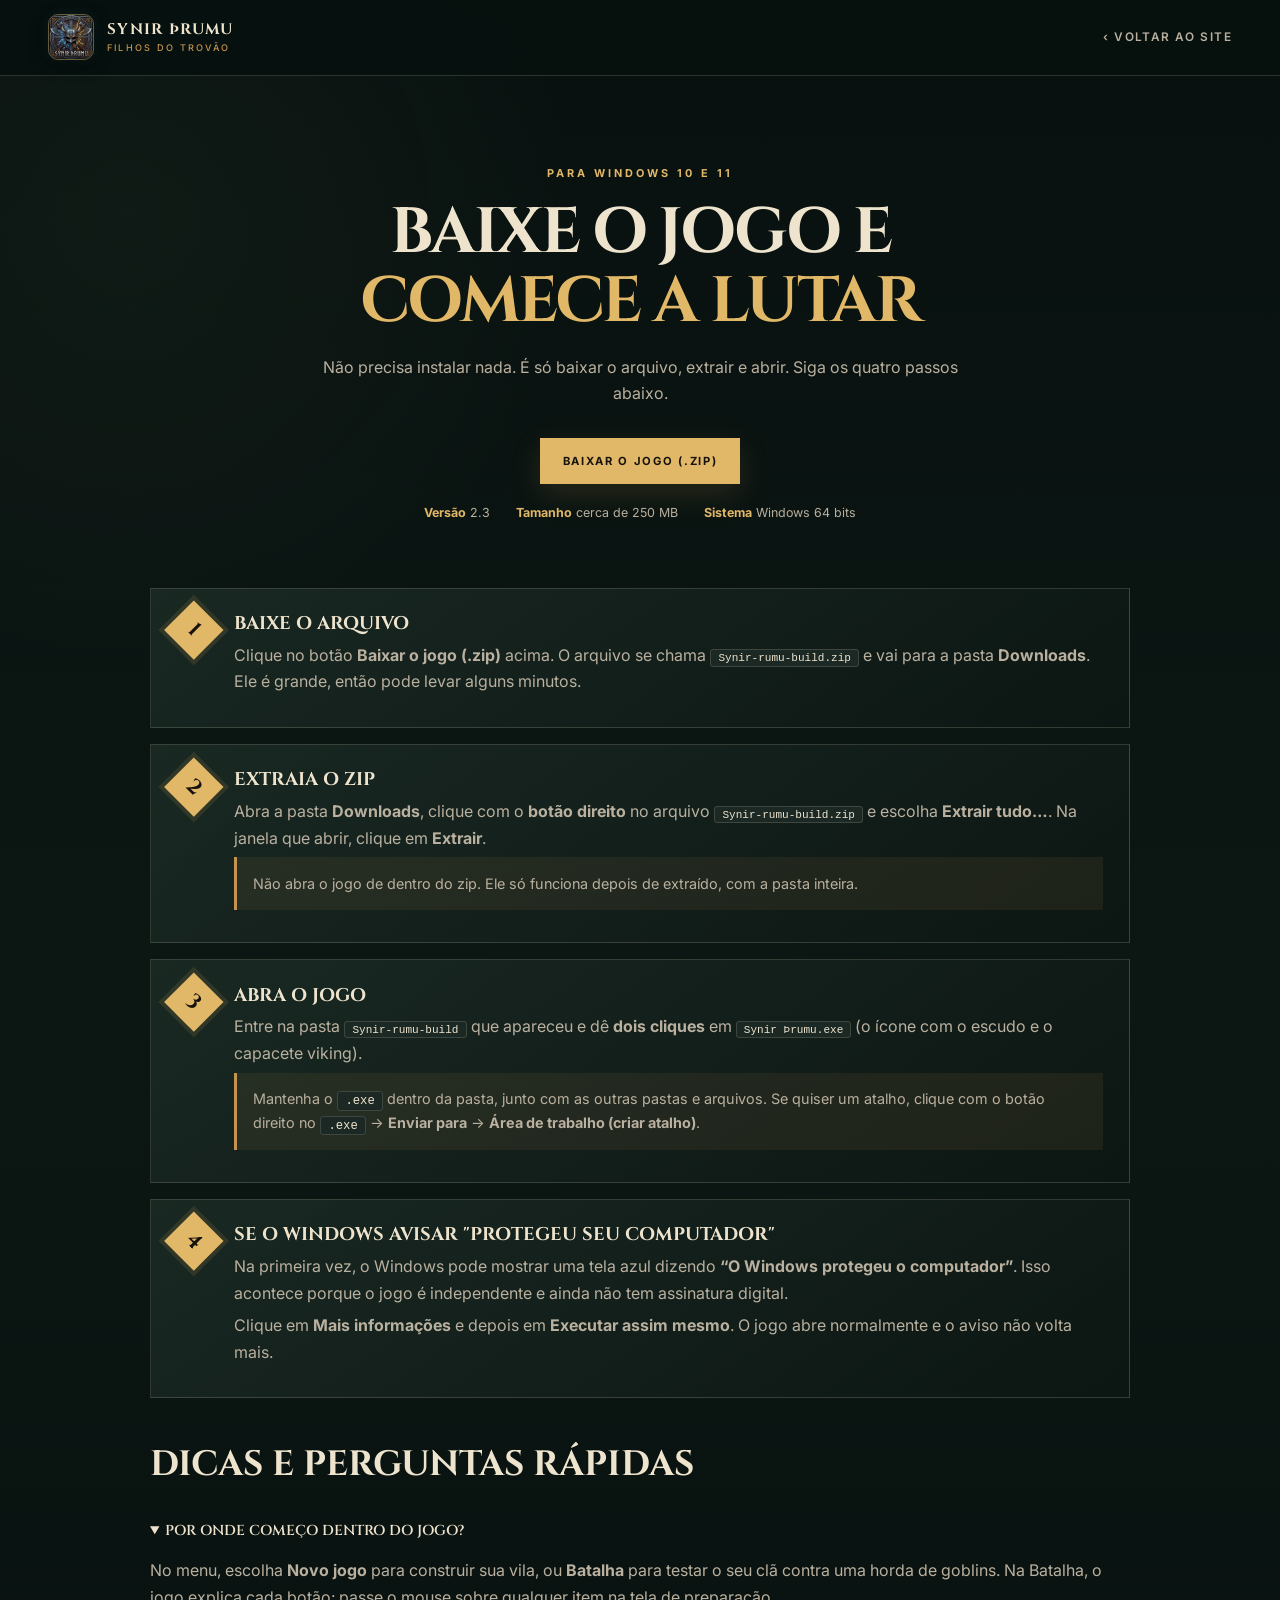
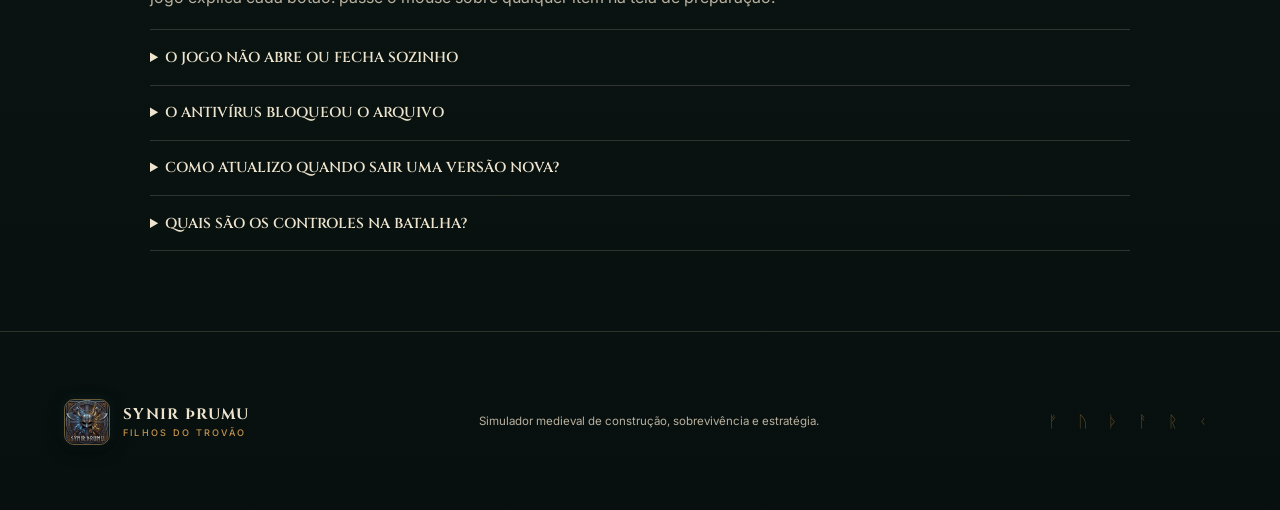
==== commit 4581bfb6: "site: versão 2.3 (a chuva traz fartura) Co-Authored-By: Claude Opus 5.5 <noreply@anthropic.com>" ====
--- a/baixar.html
+++ b/baixar.html
@@ -49,7 +49,7 @@
       <p class="lead">Não precisa instalar nada. É só baixar o arquivo, extrair e abrir. Siga os quatro passos abaixo.</p>
       <a class="button button-primary" href="https://github.com/Almend3616/synir-thrumu/releases/latest/download/Synir-rumu-build.zip" download><span>Baixar o jogo (.zip)</span></a>
       <div class="dl-meta">
-        <span><b>Versão</b> 2.2</span>
+        <span><b>Versão</b> 2.3</span>
         <span><b>Tamanho</b> cerca de 250 MB</span>
         <span><b>Sistema</b> Windows 64 bits</span>
       </div>
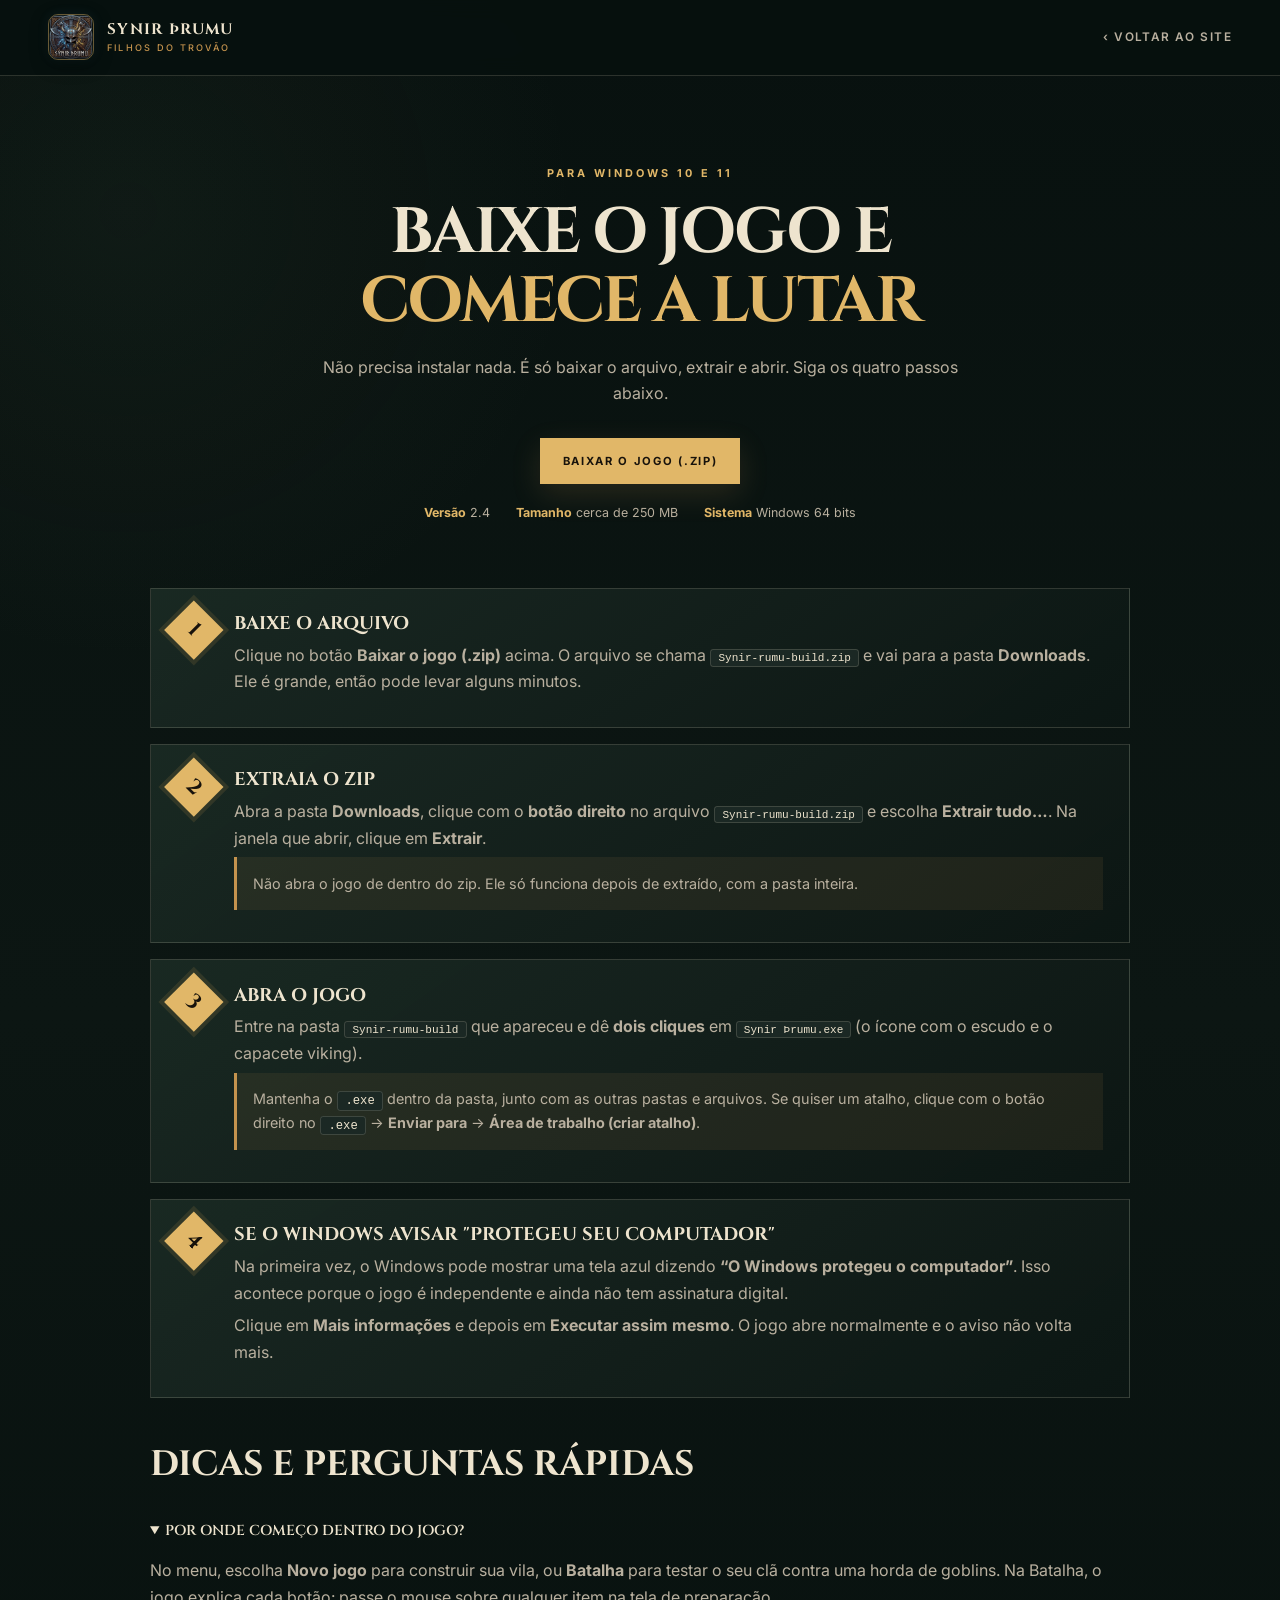
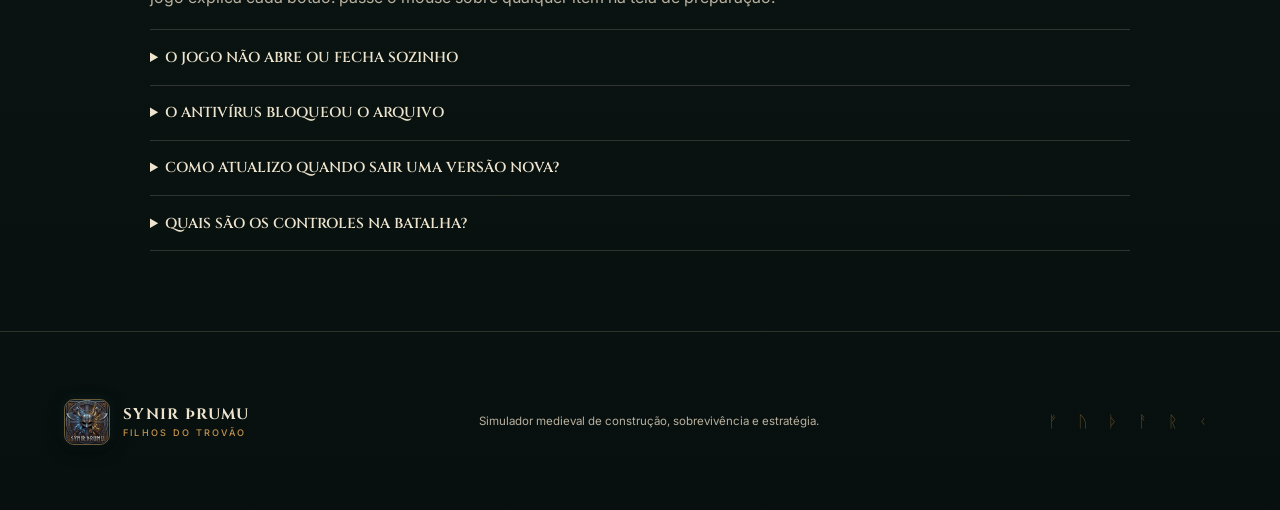
==== commit b0e11d19: "site: versão 2.4 (a Marcenaria arma a vila) Co-Authored-By: Claude Opus 5.5 <noreply@anthropic.com>" ====
--- a/baixar.html
+++ b/baixar.html
@@ -49,7 +49,7 @@
       <p class="lead">Não precisa instalar nada. É só baixar o arquivo, extrair e abrir. Siga os quatro passos abaixo.</p>
       <a class="button button-primary" href="https://github.com/Almend3616/synir-thrumu/releases/latest/download/Synir-rumu-build.zip" download><span>Baixar o jogo (.zip)</span></a>
       <div class="dl-meta">
-        <span><b>Versão</b> 2.3</span>
+        <span><b>Versão</b> 2.4</span>
         <span><b>Tamanho</b> cerca de 250 MB</span>
         <span><b>Sistema</b> Windows 64 bits</span>
       </div>
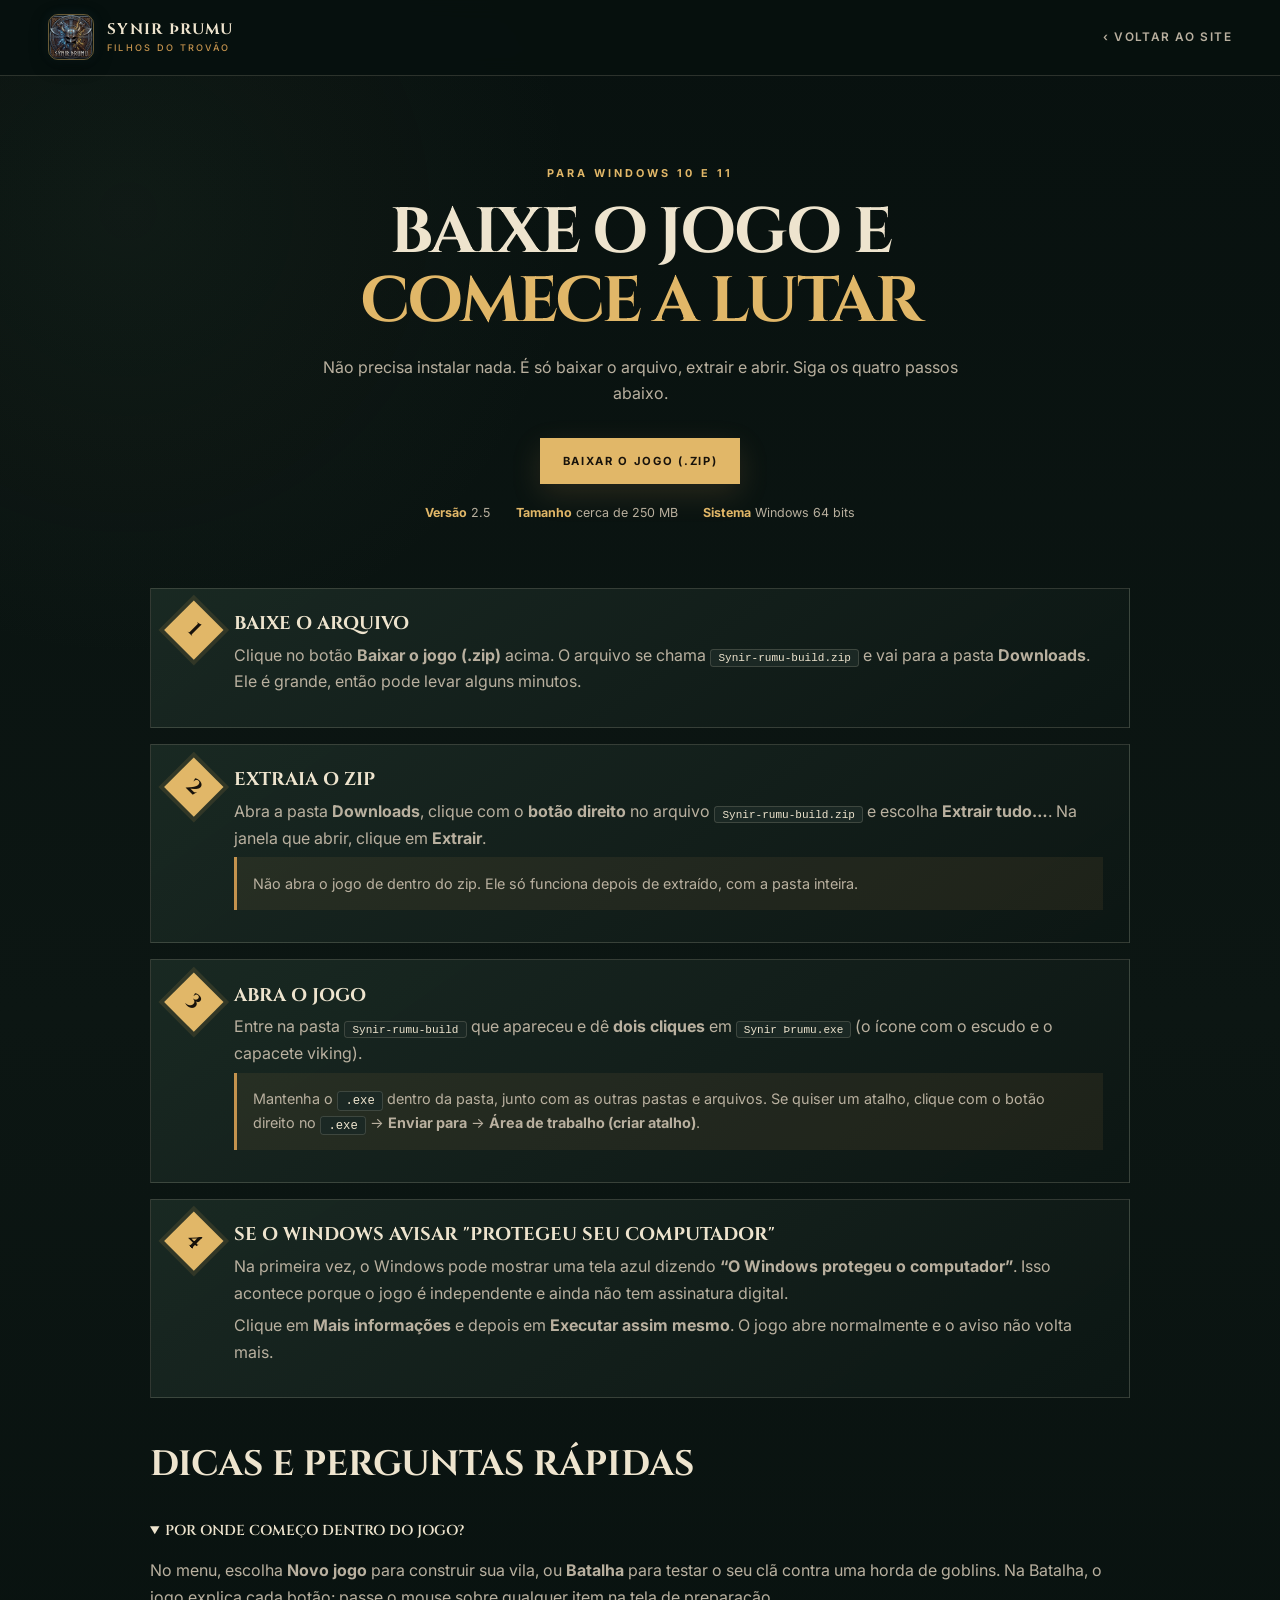
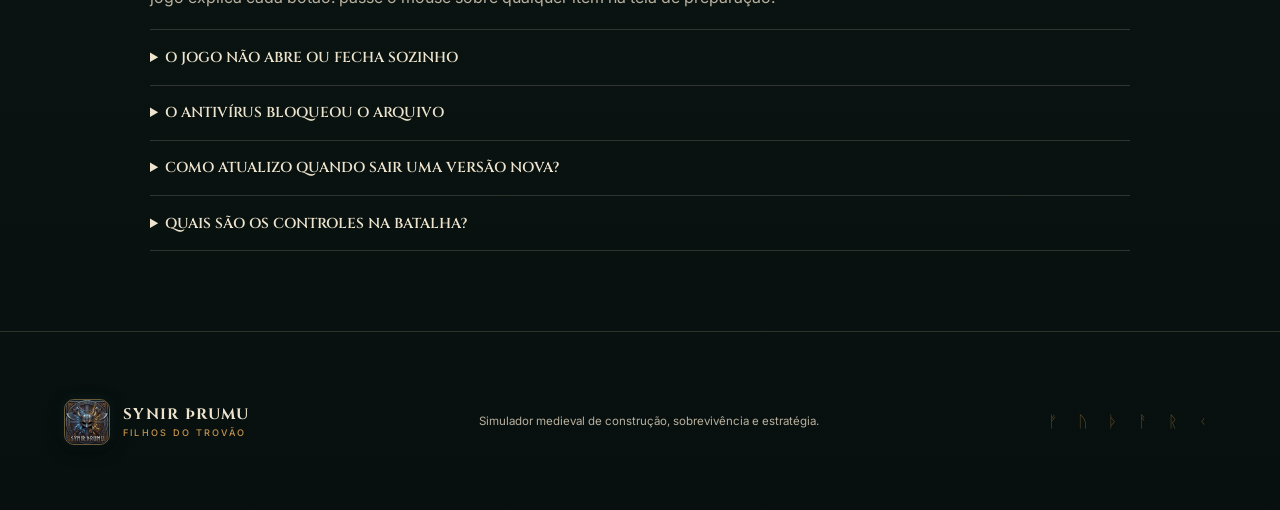
==== commit 57c00f25: "site: atualiza para versao 2.5" ====
--- a/baixar.html
+++ b/baixar.html
@@ -49,7 +49,7 @@
       <p class="lead">Não precisa instalar nada. É só baixar o arquivo, extrair e abrir. Siga os quatro passos abaixo.</p>
       <a class="button button-primary" href="https://github.com/Almend3616/synir-thrumu/releases/latest/download/Synir-rumu-build.zip" download><span>Baixar o jogo (.zip)</span></a>
       <div class="dl-meta">
-        <span><b>Versão</b> 2.4</span>
+        <span><b>Versão</b> 2.5</span>
         <span><b>Tamanho</b> cerca de 250 MB</span>
         <span><b>Sistema</b> Windows 64 bits</span>
       </div>
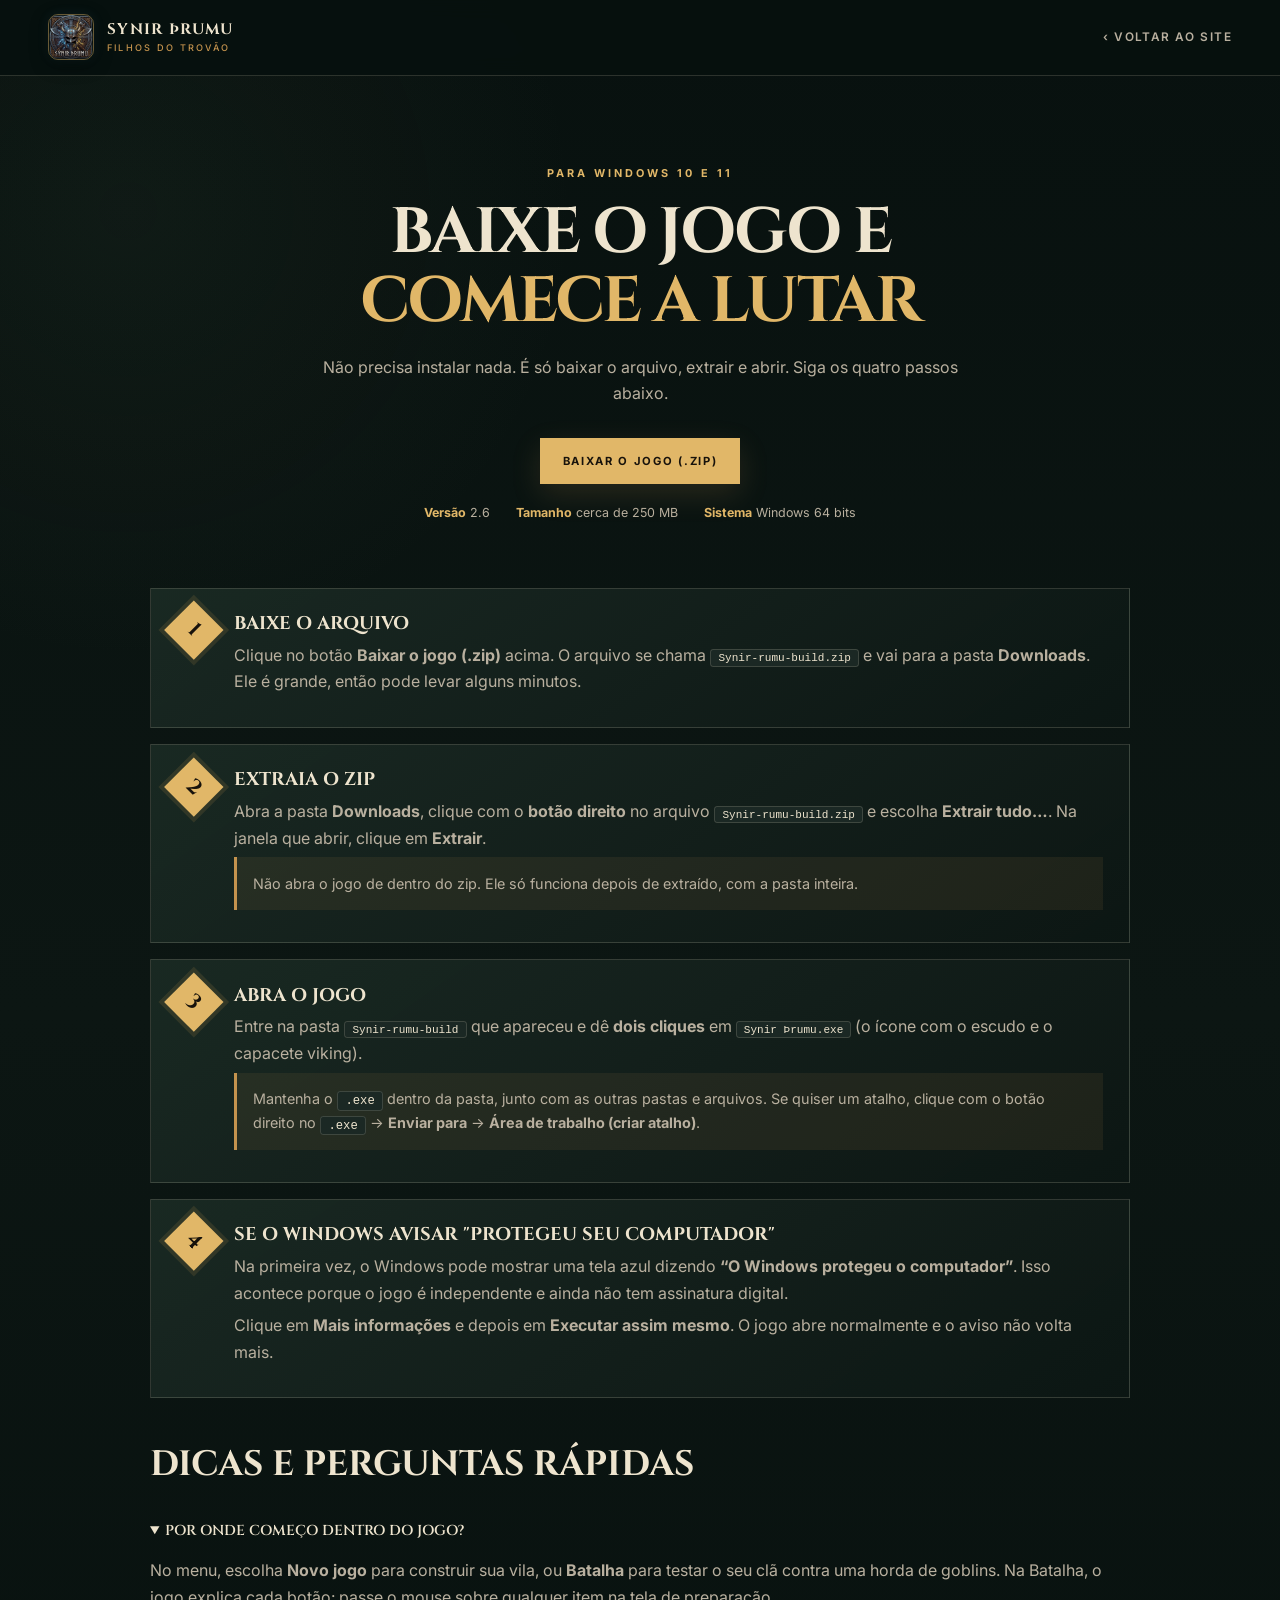
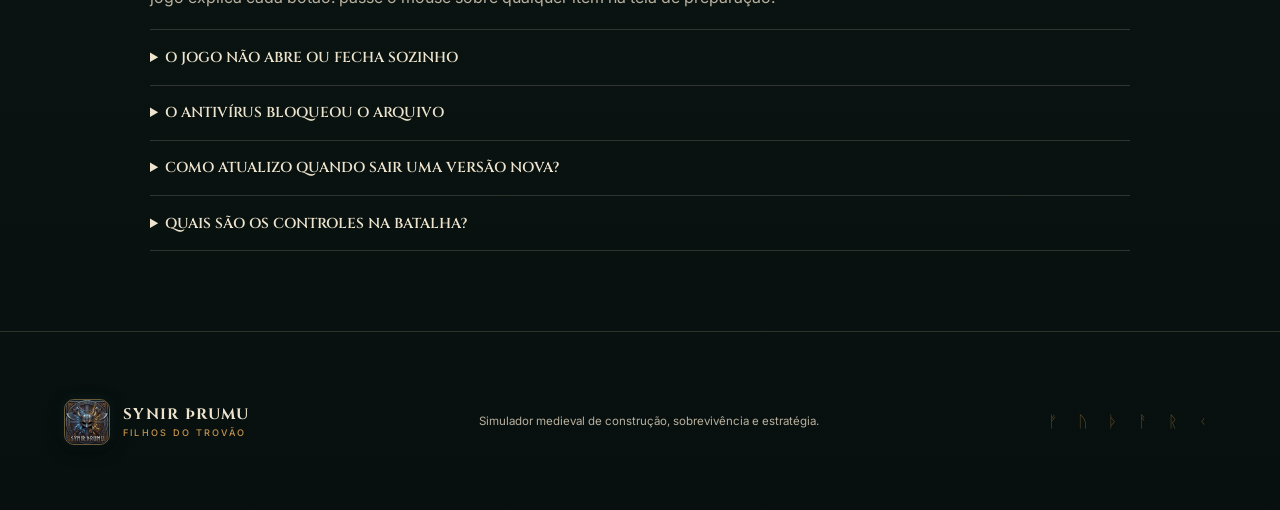
==== commit 146c0f03: "site: versao 2.6 (a vila elege um Lord) Co-Authored-By: Claude Opus 5.5 <noreply@anthropic.com>" ====
--- a/baixar.html
+++ b/baixar.html
@@ -49,7 +49,7 @@
       <p class="lead">Não precisa instalar nada. É só baixar o arquivo, extrair e abrir. Siga os quatro passos abaixo.</p>
       <a class="button button-primary" href="https://github.com/Almend3616/synir-thrumu/releases/latest/download/Synir-rumu-build.zip" download><span>Baixar o jogo (.zip)</span></a>
       <div class="dl-meta">
-        <span><b>Versão</b> 2.5</span>
+        <span><b>Versão</b> 2.6</span>
         <span><b>Tamanho</b> cerca de 250 MB</span>
         <span><b>Sistema</b> Windows 64 bits</span>
       </div>
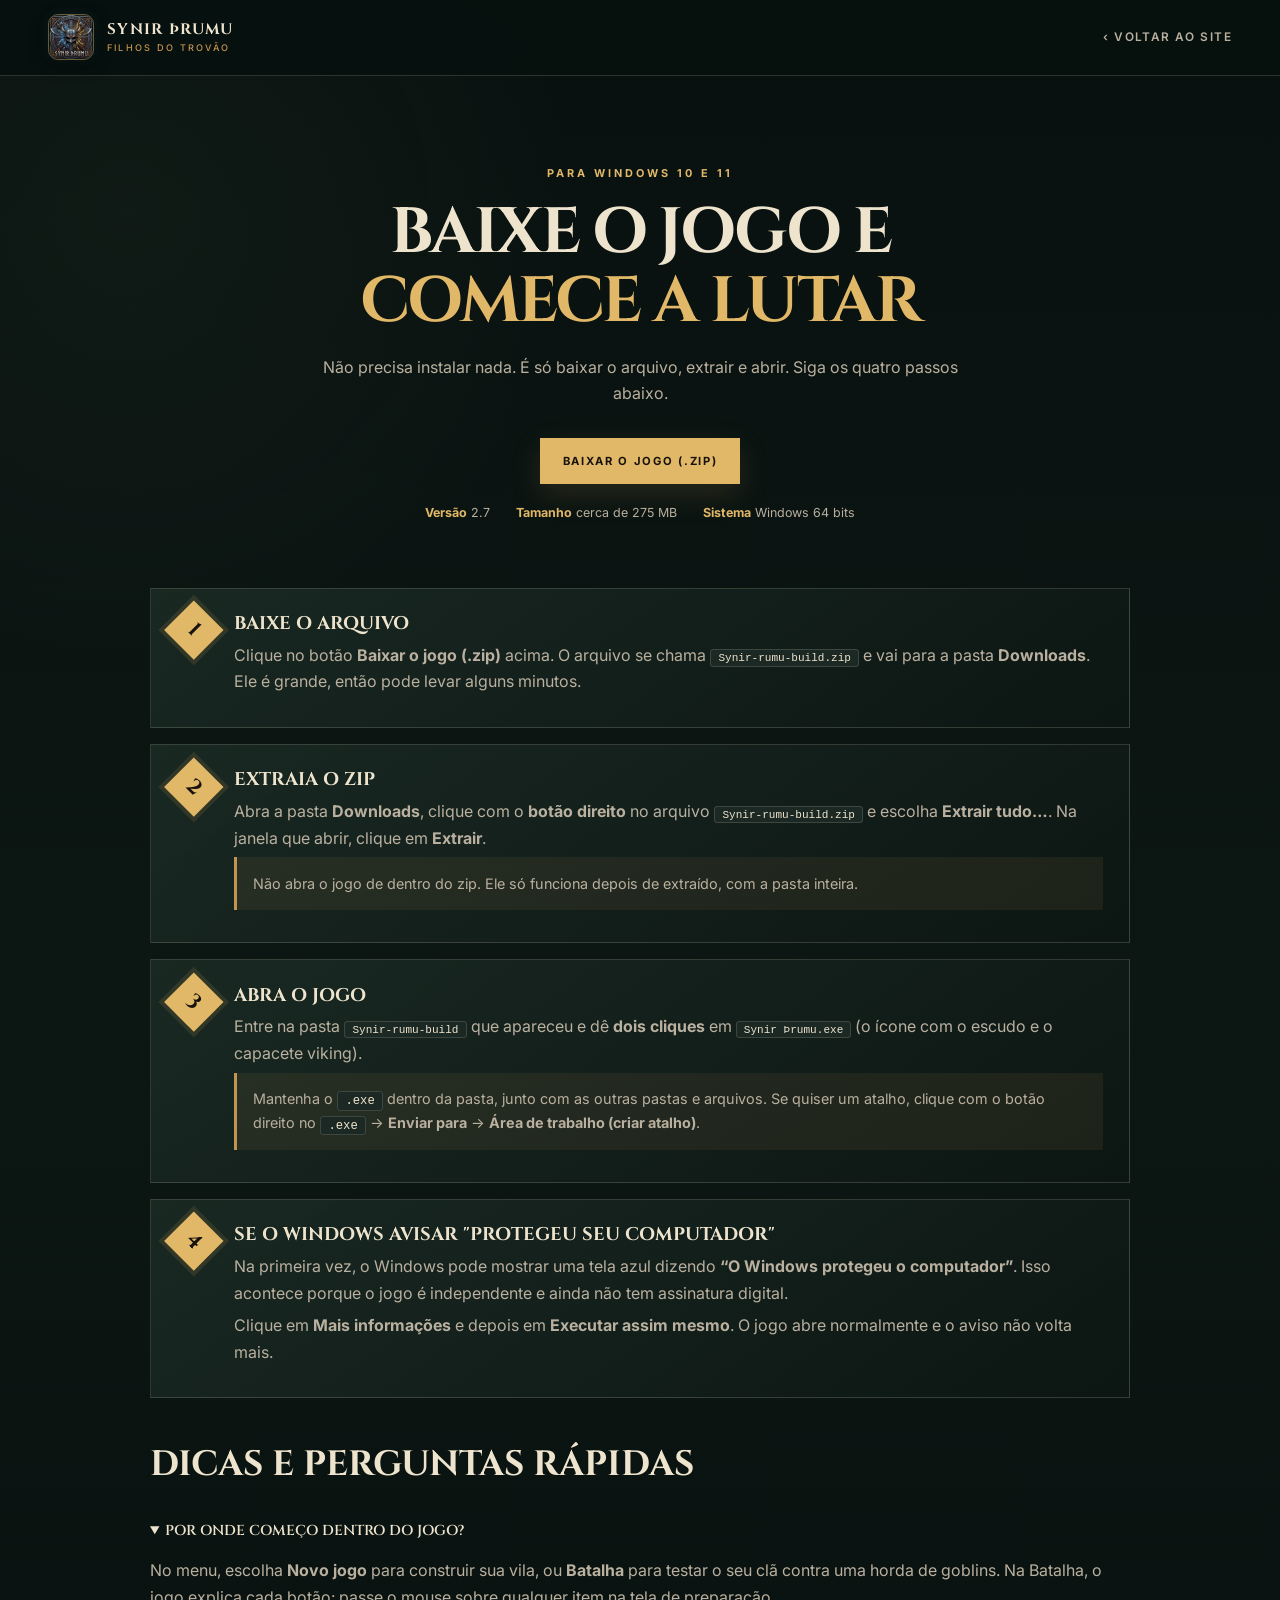
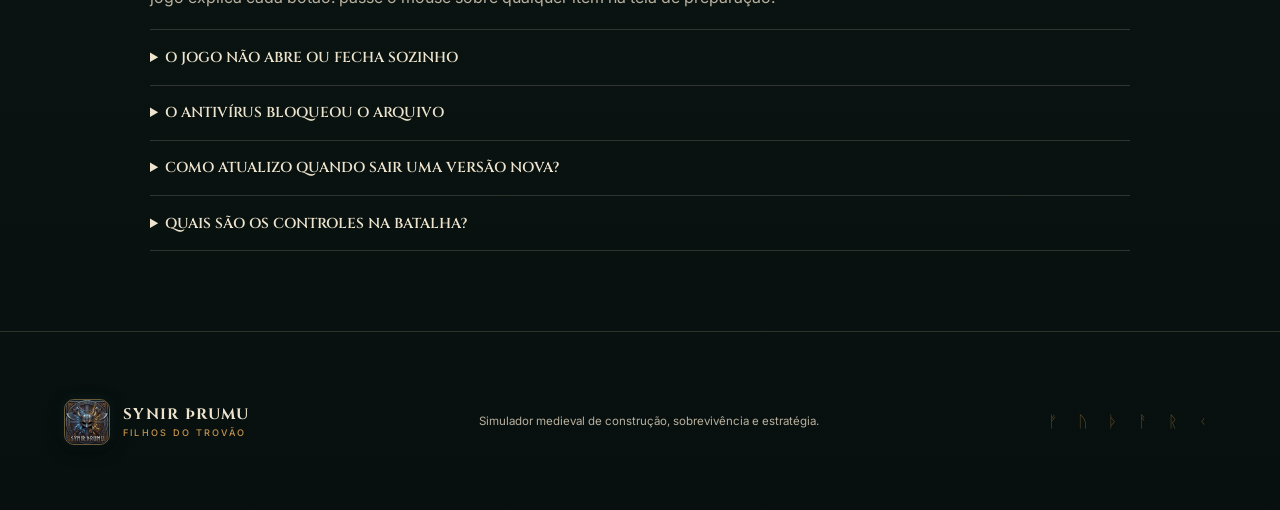
==== commit 9efcc04d: "Atualiza download para a v2.7 Co-Authored-By: Claude Opus 5.5 <noreply@anthropic.com>" ====
--- a/baixar.html
+++ b/baixar.html
@@ -49,8 +49,8 @@
       <p class="lead">Não precisa instalar nada. É só baixar o arquivo, extrair e abrir. Siga os quatro passos abaixo.</p>
       <a class="button button-primary" href="https://github.com/Almend3616/synir-thrumu/releases/latest/download/Synir-rumu-build.zip" download><span>Baixar o jogo (.zip)</span></a>
       <div class="dl-meta">
-        <span><b>Versão</b> 2.6</span>
-        <span><b>Tamanho</b> cerca de 250 MB</span>
+        <span><b>Versão</b> 2.7</span>
+        <span><b>Tamanho</b> cerca de 275 MB</span>
         <span><b>Sistema</b> Windows 64 bits</span>
       </div>
     </section>
